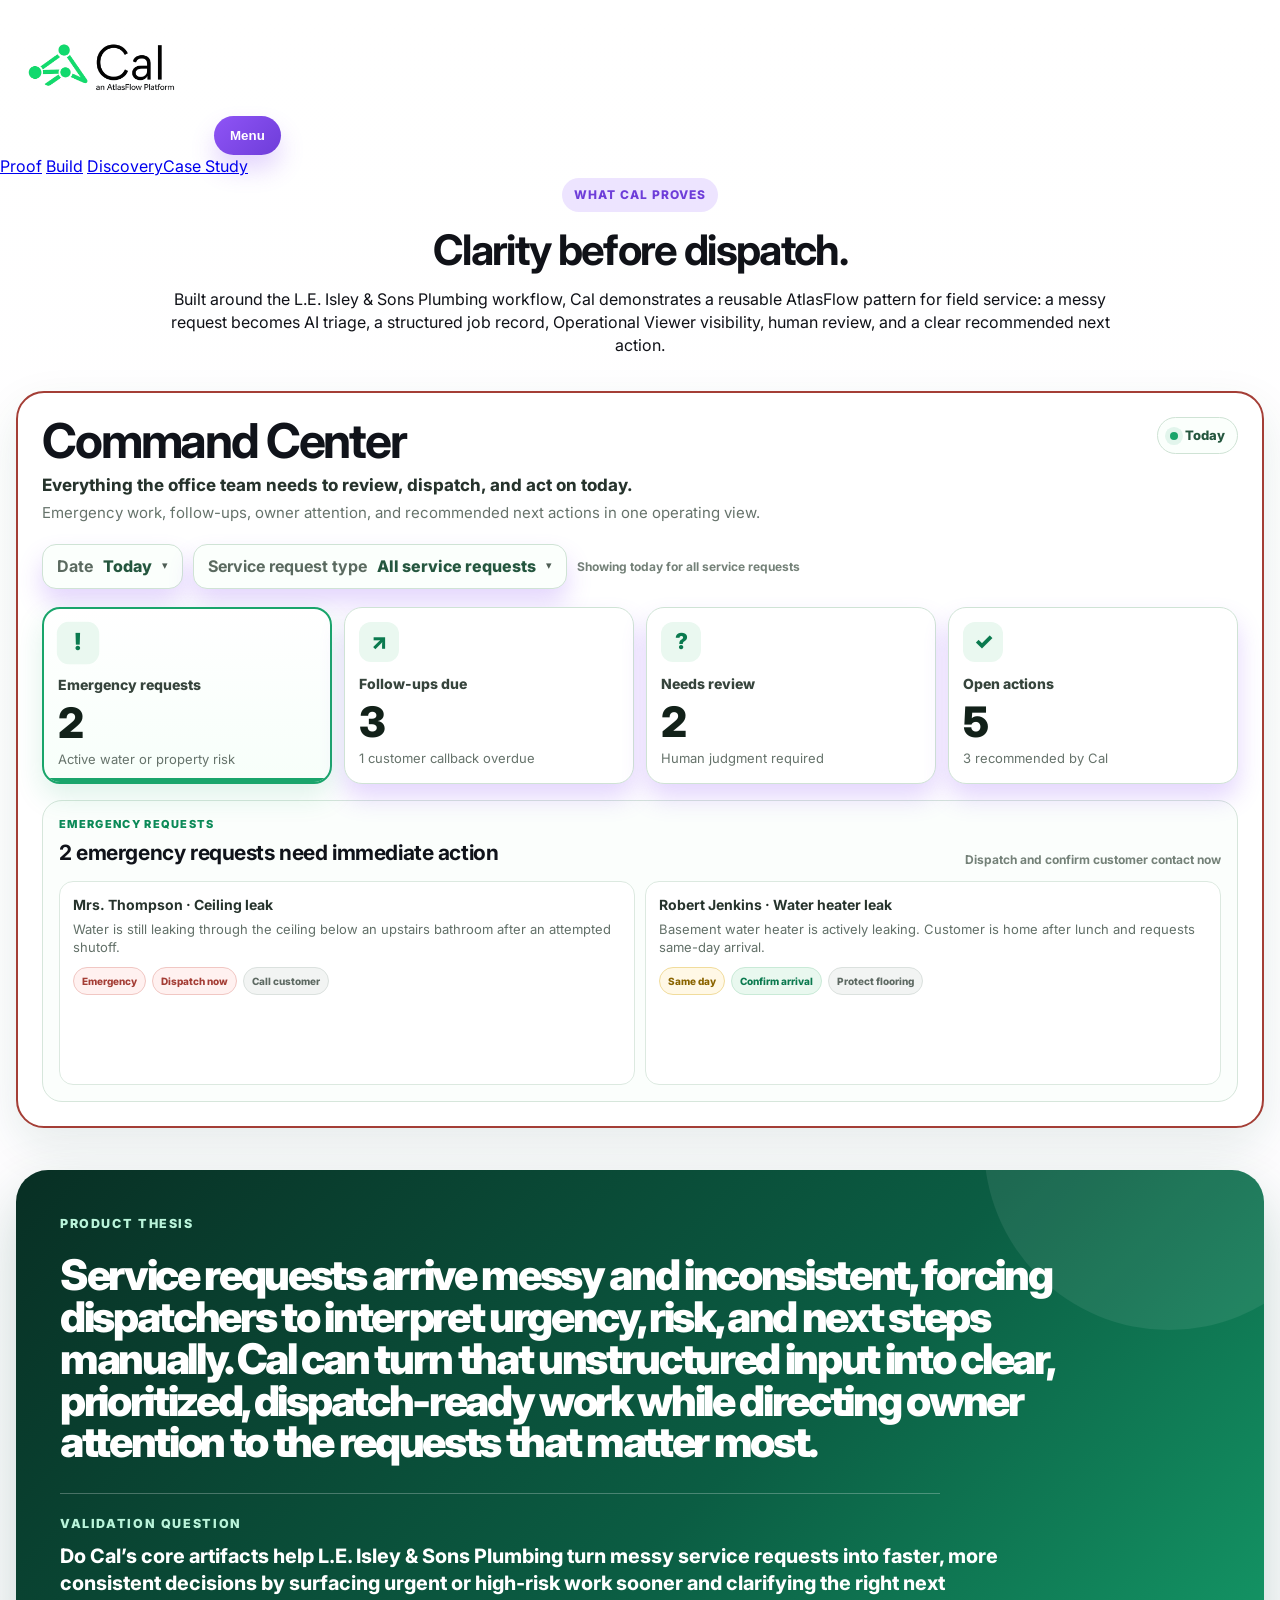
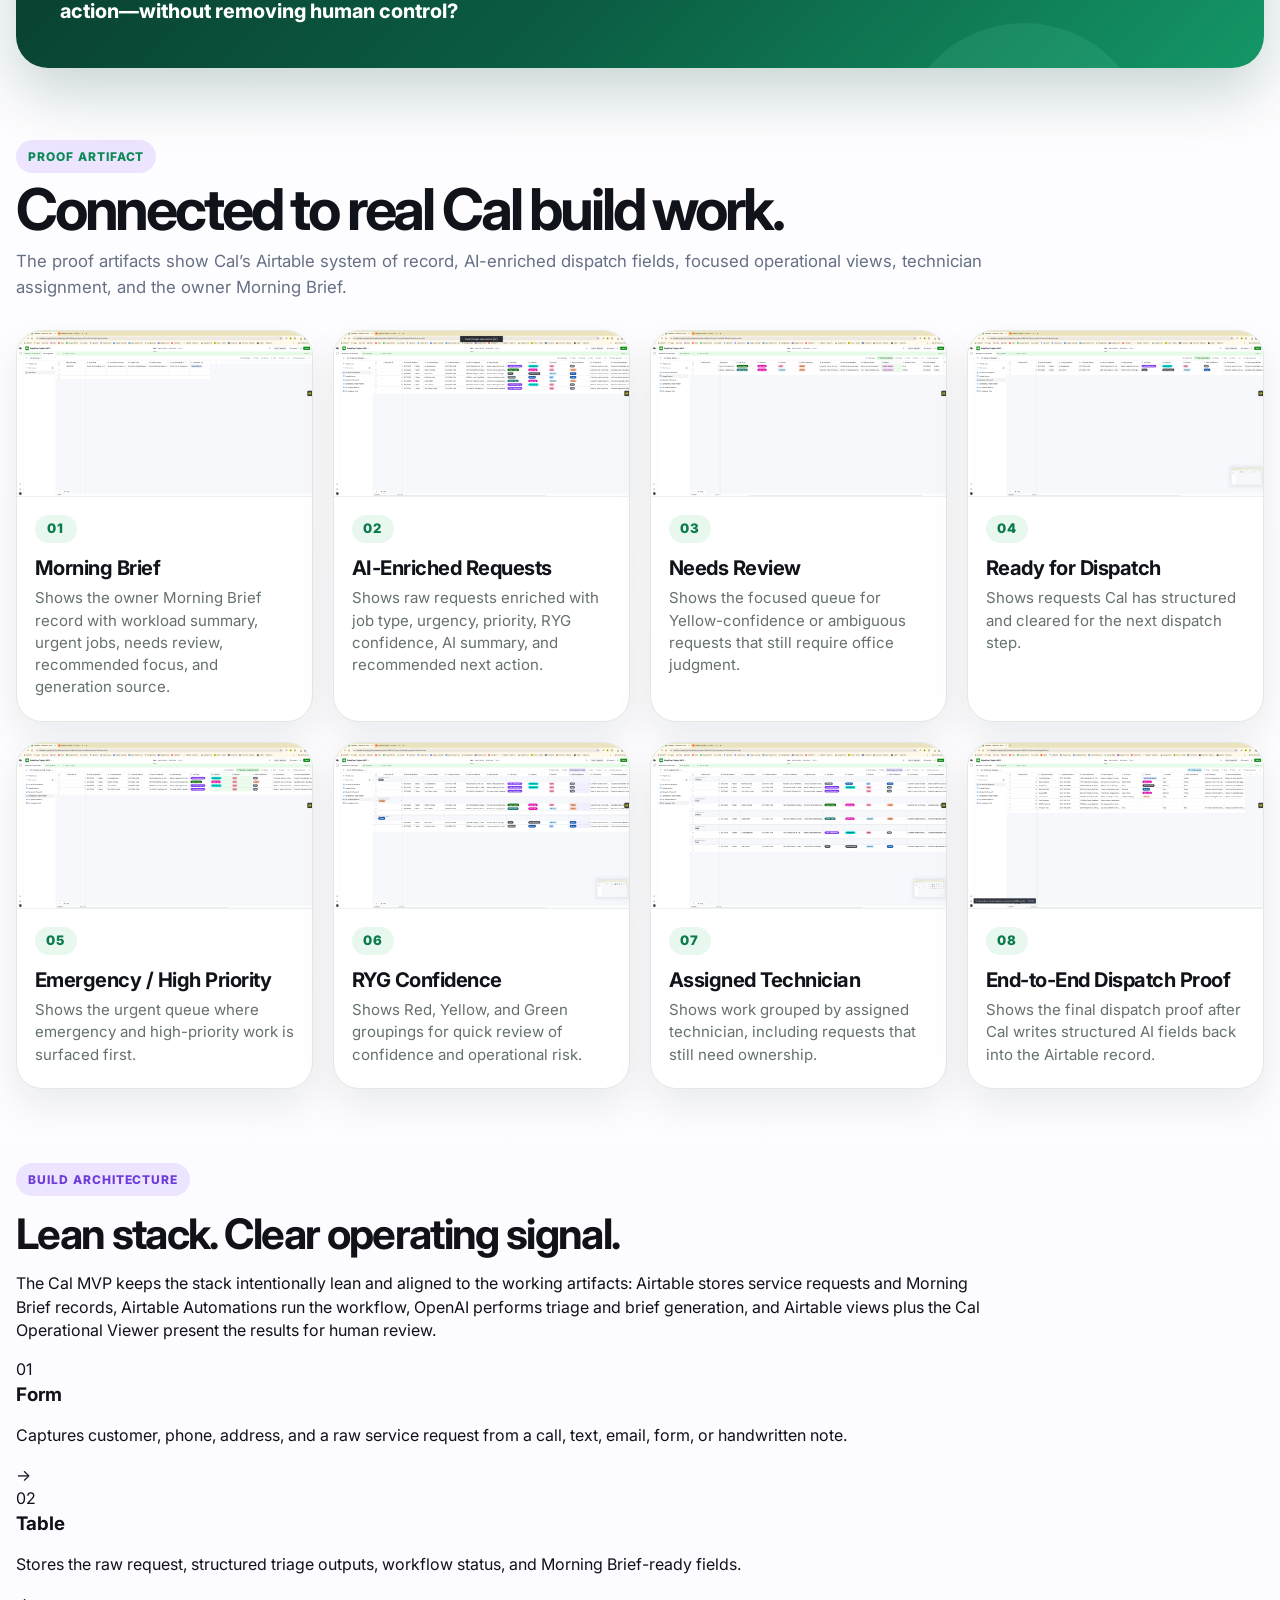
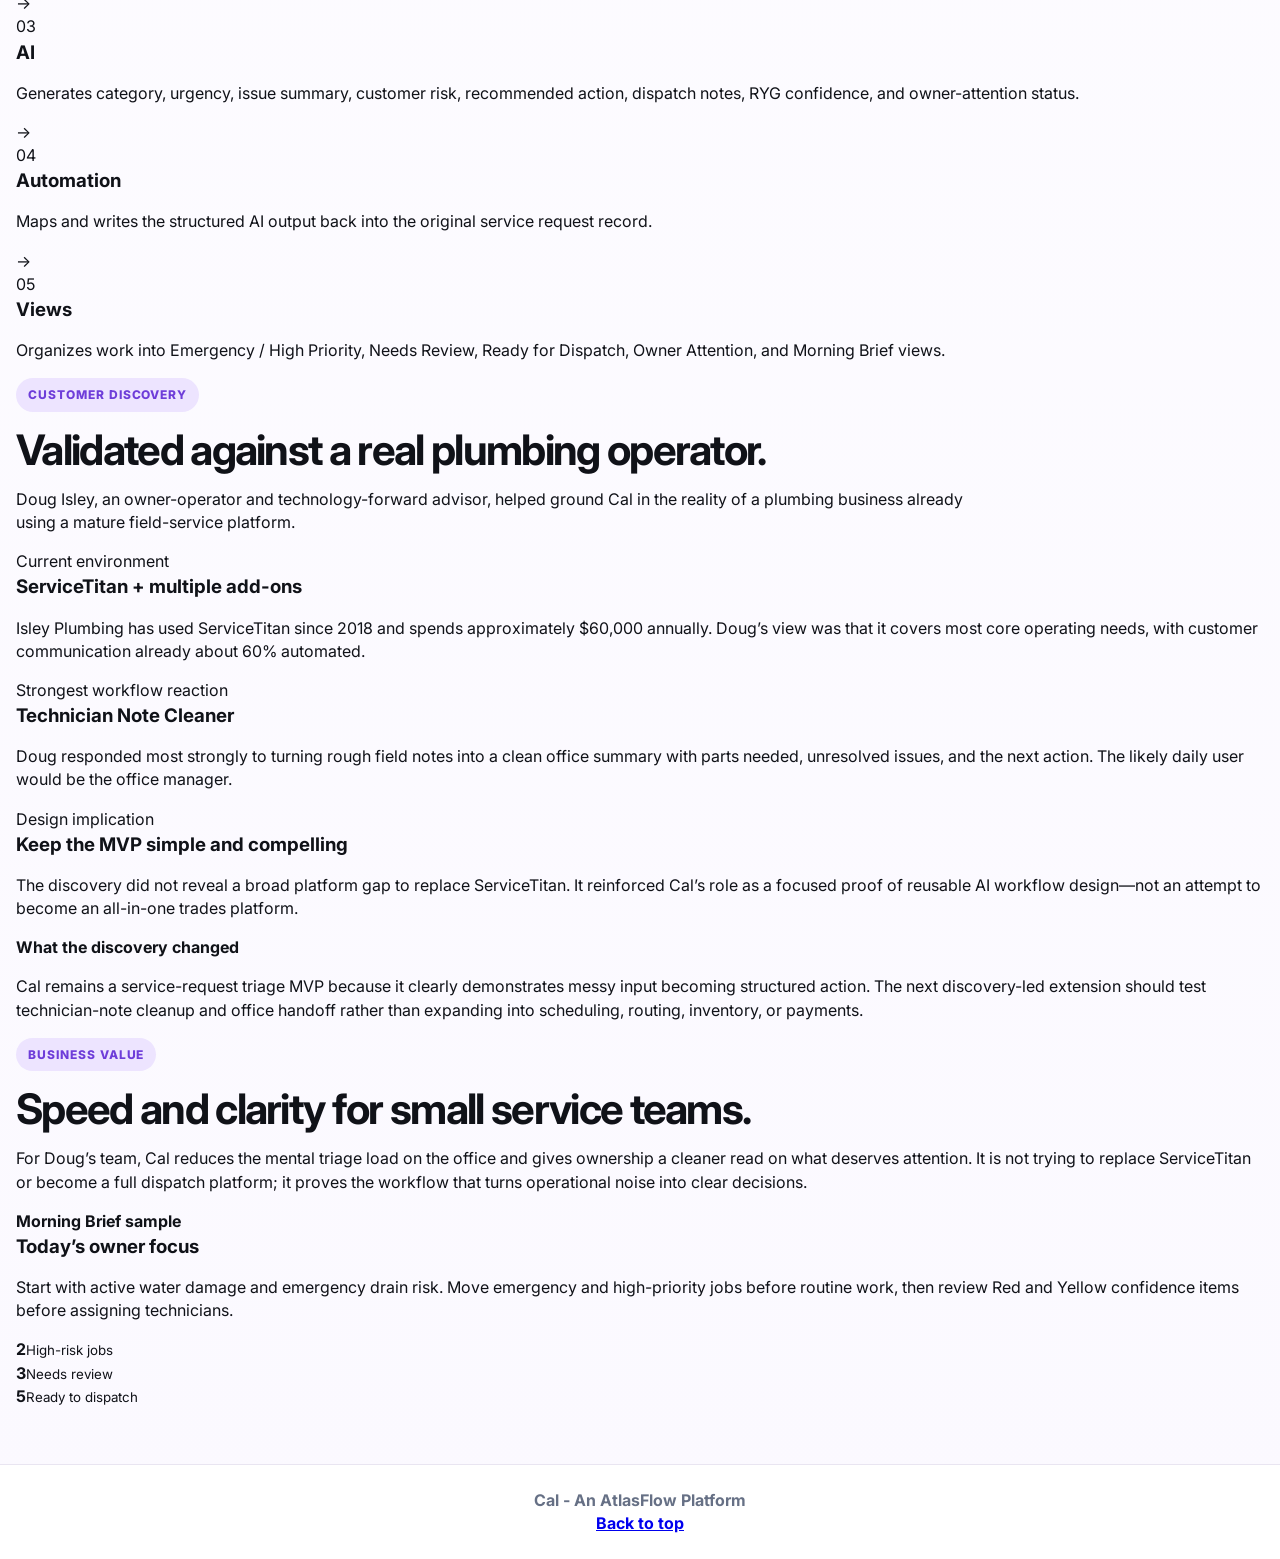
==== index.html @ ab2361a4 "Add files via upload" ====
<!DOCTYPE html>

<html lang="en">
<head>
<meta charset="utf-8"/>
<meta content="width=device-width, initial-scale=1" name="viewport"/>
<title>Cal — Doug Isley Validation Case Study | AtlasFlow</title>
<meta content="Cal is an AtlasFlow field-service workflow validated with Doug Isley, turning messy plumbing requests into prioritized, dispatch-ready work." name="description"/>
<link href="https://fonts.googleapis.com" rel="preconnect"/>
<link crossorigin="" href="https://fonts.gstatic.com" rel="preconnect"/>
<link href="https://fonts.googleapis.com/css2?family=Inter:wght@400;500;600;700;800&amp;display=swap" rel="stylesheet"/>
<link href="styles.css" rel="stylesheet"/>

<style>
    /* Embedded Cal logo header update */
    .brand.brand-image {
      display: inline-flex !important;
      align-items: center !important;
      padding: 0 !important;
      background: transparent !important;
      border: 0 !important;
      box-shadow: none !important;
      min-width: 0 !important;
    }

    .brand-logo {
      display: block !important;
      width: 210px !important;
      height: auto !important;
      max-width: 100% !important;
      object-fit: contain !important;
    }

    @media (max-width: 640px) {
      .brand-logo {
        width: 180px !important;
      }
    }
  </style>
<style>
/* Shared page width tightening */
main{padding:0 16px 56px}
.section-pad{max-width:1380px;margin-left:auto;margin-right:auto}
.section-pad.slim{max-width:1380px}
.section-heading{max-width:980px;margin-left:auto;margin-right:auto;text-align:center}
#build .section-heading, #discovery .section-heading, #case-study .section-heading{margin-left:0;margin-right:0;text-align:left}
.build-section, .discovery-section, #case-study{max-width:1380px;margin-left:auto;margin-right:auto}
</style>

<style>
/* Interactive Cal Command Center */
.cal-cc-figure{width:100%;max-width:1380px!important;margin:34px auto 0!important}
.cal-cc-figure>figcaption{display:flex;flex-direction:column;gap:4px;margin-top:14px;color:var(--muted,#66736b)}
.cal-cc{--cc-green:#19a56b;--cc-green-dark:#0b7a4f;--cc-green-soft:#eaf8f0;--cc-line:#d6e6db;--cc-muted:#66736b;--cc-ink:#10131a;--cc-red:#a43e36;--cc-yellow:#8a6400;border:2px solid var(--cc-red);border-radius:28px;padding:24px;background:#fff;box-shadow:0 18px 46px rgba(20,80,55,.10);color:var(--cc-ink);font-family:Inter,Arial,Helvetica,sans-serif}
.cal-cc *{box-sizing:border-box}.cal-cc button{font:inherit}
.cal-cc-header{display:flex;justify-content:space-between;align-items:flex-start;gap:20px}.cal-cc-header h3{font-size:clamp(32px,4vw,48px);line-height:1;letter-spacing:-.045em;margin:0 0 8px}.cal-cc-lead{font-size:17px;font-weight:750;color:#26332c;margin:0 0 4px}.cal-cc-small{font-size:15px;line-height:1.45;color:var(--cc-muted);margin:0}.cal-cc-live{display:inline-flex;align-items:center;gap:7px;border:1px solid #cfe3d5;border-radius:999px;padding:8px 12px;color:#24563e;background:#fbfffc;font-size:13px;font-weight:800;white-space:nowrap}.cal-cc-live i{width:8px;height:8px;border-radius:50%;background:var(--cc-green);box-shadow:0 0 0 5px rgba(25,165,107,.11)}
.cal-cc-filters{display:flex;gap:10px;flex-wrap:wrap;margin:20px 0 18px}.cal-cc-filter{position:relative}.cal-cc-filter-btn{appearance:none;border:1px solid #cfe3d5;border-radius:14px;padding:10px 14px;background:#fbfffc;color:#24563e;font-size:13px;font-weight:800;display:inline-flex;align-items:center;gap:10px;cursor:pointer;min-height:40px;transition:border-color .18s ease,box-shadow .18s ease,transform .18s ease}.cal-cc-filter-btn:hover{border-color:#b8dcc6;transform:translateY(-1px)}.cal-cc-filter-btn:focus-visible{outline:3px solid rgba(25,165,107,.3);outline-offset:2px}.cal-cc-filter-btn.open{border-color:var(--cc-green);box-shadow:0 8px 18px rgba(20,80,55,.10)}.cal-cc-filter-label{font-weight:700;color:#5b6a60}.cal-cc-filter-value{font-weight:800;color:#24563e}.cal-cc-caret{font-size:11px;color:#4e5d54}.cal-cc-menu{position:absolute;top:calc(100% + 8px);left:0;min-width:230px;background:#fff;border:1px solid #d6e6db;border-radius:16px;padding:8px;box-shadow:0 18px 36px rgba(20,80,55,.12);display:none;z-index:20}.cal-cc-filter.open .cal-cc-menu{display:block;animation:calMenuIn .18s ease}.cal-cc-option{appearance:none;width:100%;border:0;background:transparent;border-radius:12px;padding:10px 12px;text-align:left;display:flex;justify-content:space-between;align-items:center;gap:10px;font-size:13px;color:#294637;cursor:pointer}.cal-cc-option:hover,.cal-cc-option:focus-visible{background:#f3fbf6;outline:none}.cal-cc-option.active{background:#eaf8f0;color:#0b7a4f;font-weight:800}.cal-cc-option small{color:#708078;font-size:11px;font-weight:700}.cal-cc-status-note{font-size:12px;color:#748178;font-weight:700;align-self:center}@keyframes calMenuIn{from{opacity:0;transform:translateY(-4px)}to{opacity:1;transform:translateY(0)}}
.cal-cc-cards{display:grid;grid-template-columns:repeat(4,minmax(0,1fr));gap:12px;margin-bottom:16px}.cal-cc-card{appearance:none;border:1px solid #cfe3d5;border-radius:18px;padding:14px;min-height:166px;background:#fff;text-align:left;cursor:pointer;position:relative;overflow:hidden;display:flex;flex-direction:column;align-items:flex-start;transition:transform .22s ease,box-shadow .22s ease,border-color .22s ease,background-color .22s ease;animation:calCardEnter .55s ease both}.cal-cc-card:nth-child(2){animation-delay:.08s}.cal-cc-card:nth-child(3){animation-delay:.16s}.cal-cc-card:nth-child(4){animation-delay:.24s}.cal-cc-card:hover{transform:translateY(-4px);box-shadow:0 11px 25px rgba(20,80,55,.11);border-color:#b8dcc6}.cal-cc-card:focus-visible{outline:3px solid rgba(25,165,107,.3);outline-offset:3px}.cal-cc-card.active{border:2px solid var(--cc-green);box-shadow:0 12px 28px rgba(25,165,107,.15);background:linear-gradient(180deg,#fff 0%,#f7fffa 100%)}.cal-cc-card.active:after{content:"";position:absolute;left:0;right:0;bottom:0;height:4px;background:var(--cc-green);animation:calBarGrow .25s ease}.cal-cc-icon{width:40px;height:40px;border-radius:12px;display:grid;place-items:center;background:var(--cc-green-soft);color:var(--cc-green-dark);font-size:22px;font-weight:850;margin-bottom:12px;transition:transform .22s ease}.cal-cc-card:hover .cal-cc-icon,.cal-cc-card.active .cal-cc-icon{transform:scale(1.07)}.cal-cc-label{font-size:14px;font-weight:800;color:#36443c;margin-bottom:7px}.cal-cc-num{font-size:42px;line-height:1;font-weight:850;color:#122119;margin-bottom:7px}.cal-cc-desc{font-size:13px;line-height:1.32;color:var(--cc-muted)}
.cal-cc-queue{border:1px solid var(--cc-line);border-radius:20px;padding:16px;background:#fbfefc}.cal-cc-qtop{display:flex;justify-content:space-between;align-items:flex-end;gap:16px;margin-bottom:12px}.cal-cc-eyebrow{display:block;font-size:11px;letter-spacing:.12em;text-transform:uppercase;color:#0b8a58;font-weight:850;margin-bottom:5px}.cal-cc-qtop h4{font-size:21px;letter-spacing:-.02em;margin:0}.cal-cc-hint{font-size:12px;color:#748178;font-weight:700}.cal-cc-items{display:grid;grid-template-columns:1fr 1fr;gap:10px;min-height:204px}.cal-cc-item{border:1px solid #dce9e0;border-radius:14px;padding:13px;background:#fff;animation:calItemIn .28s ease both}.cal-cc-item h5{font-size:14px;margin:0 0 6px;color:#26332c}.cal-cc-item p{font-size:13px;line-height:1.38;color:#627068;margin:0 0 10px}.cal-cc-tags{display:flex;gap:6px;flex-wrap:wrap}.cal-cc-tag{font-size:10px;font-weight:800;border-radius:999px;padding:6px 8px;background:#e9f8ef;color:var(--cc-green-dark);border:1px solid #c9ead7}.cal-cc-tag.red{background:#fff1f0;color:var(--cc-red);border-color:#f1c7c3}.cal-cc-tag.yellow{background:#fff8e6;color:var(--cc-yellow);border-color:#f1dc9c}.cal-cc-tag.gray{background:#f2f4f3;color:#5e6a63;border-color:#dbe1de}.cal-cc-queue.switching .cal-cc-item{animation:calFadeDown .15s ease both}
@keyframes calCardEnter{from{opacity:0;transform:translateY(14px)}to{opacity:1;transform:translateY(0)}}@keyframes calItemIn{from{opacity:0;transform:translateY(8px)}to{opacity:1;transform:translateY(0)}}@keyframes calFadeDown{from{opacity:1;transform:translateY(0)}to{opacity:0;transform:translateY(8px)}}@keyframes calBarGrow{from{transform:scaleX(.2);transform-origin:left}to{transform:scaleX(1);transform-origin:left}}
@media(max-width:980px){.cal-cc-cards{grid-template-columns:repeat(2,minmax(0,1fr))}.cal-cc-items{grid-template-columns:1fr}.cal-cc-qtop{align-items:flex-start;flex-direction:column}}@media(max-width:620px){.cal-cc{padding:16px}.cal-cc-header{flex-direction:column}.cal-cc-cards{grid-template-columns:1fr}.cal-cc-card{min-height:145px}}
@media(prefers-reduced-motion:reduce){.cal-cc-card,.cal-cc-item,.cal-cc-card.active:after{animation:none!important;transition:none!important}}
</style>
<style>
/* Cal product thesis — presentation panel */
.cal-thesis-panel{
  position:relative;
  overflow:hidden;
  margin:42px auto 0;
  max-width:1380px;
  padding:48px 44px 42px;
  border-radius:32px;
  background:linear-gradient(135deg,#082f24 0%,#0b5d43 58%,#149766 100%);
  box-shadow:0 24px 60px rgba(7,72,50,.22);
  color:#fff;
  isolation:isolate;
  font-family:Inter,Arial,Helvetica,sans-serif;
}
.cal-thesis-content{position:relative;z-index:2;max-width:1040px}
.cal-thesis-kicker,.cal-thesis-validation p{
  margin:0;
  color:#b9f4da;
  font-size:.78rem;
  line-height:1;
  font-weight:850;
  letter-spacing:.13em;
  text-transform:uppercase;
}
.cal-thesis-panel h2{
  max-width:1030px;
  margin:24px 0 30px;
  color:#fff;
  font-size:clamp(1.725rem,3.3vw,3.2625rem);
  line-height:.99;
  letter-spacing:-.055em;
  font-weight:850;
}
.cal-thesis-rule{height:1px;background:rgba(255,255,255,.26);max-width:880px;margin:0 0 24px}
.cal-thesis-validation{max-width:940px}
.cal-thesis-validation strong{
  display:block;
  margin-top:12px;
  color:#fff;
  font-size:clamp(1rem,1.55vw,1.32rem);
  line-height:1.4;
  font-weight:750;
}
.cal-thesis-orb{position:absolute;border-radius:50%;z-index:1;pointer-events:none}
.cal-thesis-orb-one{width:370px;height:370px;right:-90px;top:-210px;background:rgba(255,255,255,.08)}
.cal-thesis-orb-two{width:250px;height:250px;right:115px;bottom:-205px;background:rgba(148,255,205,.09)}
@media(max-width:760px){
  .cal-thesis-panel{padding:34px 26px 30px;border-radius:24px}
  .cal-thesis-panel h2{font-size:clamp(1.5rem,6.75vw,2.325rem);margin-top:20px}
}
</style>

<style>
/* Cal proof artifact gallery */
.proof-artifacts-section{padding-top:72px;padding-bottom:74px}
.cal-proof-heading{max-width:1080px;margin:0 0 30px;text-align:left}
.cal-proof-heading .eyebrow{margin-bottom:8px;color:#0b8a58}
.cal-proof-heading h2{margin:0 0 10px;font-size:clamp(2.2rem,4.5vw,4.35rem);line-height:.98;letter-spacing:-.055em;color:#10131a}
.cal-proof-heading>p:last-child{max-width:980px;margin:0;color:#667085;font-size:1.05rem;line-height:1.55}
.cal-proof-grid{display:grid;grid-template-columns:repeat(4,minmax(0,1fr));gap:20px}
.cal-proof-card{overflow:hidden;border:1px solid #e3e8e5;border-radius:26px;background:#fff;box-shadow:0 16px 38px rgba(18,57,42,.08);animation-delay:var(--proof-delay);transition:transform .22s ease,box-shadow .22s ease,border-color .22s ease}
.cal-proof-card:hover{transform:translateY(-4px);border-color:#bcdcca;box-shadow:0 22px 46px rgba(18,57,42,.13)}
.cal-proof-image-wrap{aspect-ratio:16/9;overflow:hidden;background:#eef3f0;border-bottom:1px solid #edf1ee}
.cal-proof-image-wrap img{display:block;width:100%;height:100%;object-fit:cover;object-position:top left;transition:transform .35s ease}
.cal-proof-card:hover .cal-proof-image-wrap img{transform:scale(1.018)}
.cal-proof-card-body{padding:18px 18px 22px}
.cal-proof-number{display:inline-flex;align-items:center;justify-content:center;min-width:42px;height:28px;padding:0 10px;border-radius:999px;background:#e9f8ef;color:#0b7a4f;font-size:.82rem;font-weight:850;letter-spacing:.08em}
.cal-proof-card h3{margin:14px 0 8px;color:#10131a;font-size:1.26rem;line-height:1.12;letter-spacing:-.025em}
.cal-proof-card p{margin:0;color:#65716a;font-size:.94rem;line-height:1.48}
@media(max-width:1120px){.cal-proof-grid{grid-template-columns:repeat(2,minmax(0,1fr))}}
@media(max-width:640px){.proof-artifacts-section{padding-top:48px;padding-bottom:52px}.cal-proof-grid{grid-template-columns:1fr}.cal-proof-heading h2{font-size:clamp(2rem,10vw,3.2rem)}.cal-proof-card-body{padding:16px 16px 20px}}
</style>
</head>
<body>
<header class="site-header" id="top">
<nav aria-label="Primary navigation" class="nav-wrap">
<a aria-label="Cal home" class="brand brand-image" href="/">
<img alt="Cal - An AtlasFlow Platform" class="brand-logo" src="[data-uri]"/>
</a>
<button aria-controls="nav-links" aria-expanded="false" class="nav-toggle" type="button">Menu</button>
<div class="nav-links" id="nav-links">
<a href="#proof">Proof</a>
<a href="#build">Build</a>
<a href="#discovery">Discovery</a><a href="#case-study">Case Study</a>
</div>
</nav>
</header>
<main>
<section aria-label="Product framing" class="section-pad slim">
<div class="section-heading reveal">
<p class="eyebrow">What Cal proves</p>
<h2>Clarity before dispatch.</h2>
<p>Built around the L.E. Isley &amp; Sons Plumbing workflow, Cal demonstrates a reusable AtlasFlow pattern for field service: a messy request becomes AI triage, a structured job record, Operational Viewer visibility, human review, and a clear recommended next action.</p>
</div><figure aria-label="Interactive Cal Command Center" class="command-center-preview cal-cc-figure reveal">
<div class="cal-cc" id="calCommandCenter">
<div class="cal-cc-header">
<div>
<h3>Command Center</h3>
<p class="cal-cc-lead">Everything the office team needs to review, dispatch, and act on today.</p>
<p class="cal-cc-small">Emergency work, follow-ups, owner attention, and recommended next actions in one operating view.</p>
</div>
<span class="cal-cc-live"><i></i> Today</span>
</div>
<div aria-label="Current filters" class="cal-cc-filters">
<div class="cal-cc-filter" data-filter="date">
<button aria-expanded="false" aria-haspopup="true" class="cal-cc-filter-btn" id="calDateBtn" type="button">
<span class="cal-cc-filter-label">Date</span>
<span class="cal-cc-filter-value" id="calDateValue">Today</span>
<span aria-hidden="true" class="cal-cc-caret">▾</span>
</button>
<div aria-label="Date options" class="cal-cc-menu" id="calDateMenu" role="menu">
<button class="cal-cc-option active" data-filter-type="date" data-value="today" role="menuitemradio" type="button"><span>Today</span><small>Current day view</small></button>
<button class="cal-cc-option" data-filter-type="date" data-value="week" role="menuitemradio" type="button"><span>This week</span><small>Jul 6–12, 2026</small></button>
<button class="cal-cc-option" data-filter-type="date" data-value="next7" role="menuitemradio" type="button"><span>Next 7 days</span><small>Forward-looking queue</small></button>
</div>
</div>
<div class="cal-cc-filter" data-filter="type">
<button aria-expanded="false" aria-haspopup="true" class="cal-cc-filter-btn" id="calTypeBtn" type="button">
<span class="cal-cc-filter-label">Service request type</span>
<span class="cal-cc-filter-value" id="calTypeValue">All service requests</span>
<span aria-hidden="true" class="cal-cc-caret">▾</span>
</button>
<div aria-label="Service request type options" class="cal-cc-menu" id="calTypeMenu" role="menu">
<button class="cal-cc-option active" data-filter-type="type" data-value="all" role="menuitemradio" type="button"><span>All service requests</span><small>Full queue</small></button>
<button class="cal-cc-option" data-filter-type="type" data-value="emergency" role="menuitemradio" type="button"><span>Emergency &amp; urgent</span><small>Risk-heavy work</small></button>
<button class="cal-cc-option" data-filter-type="type" data-value="followups" role="menuitemradio" type="button"><span>Follow-ups &amp; callbacks</span><small>Communication-heavy work</small></button>
</div>
</div>
<div class="cal-cc-status-note" id="calFilterSummary">Showing today across all service requests</div>
</div>
<div aria-label="Cal work categories" class="cal-cc-cards" role="tablist">
<button aria-controls="cal-detail-items" aria-selected="true" class="cal-cc-card active" data-key="emergency" id="cal-tab-emergency" role="tab" type="button">
<span class="cal-cc-icon">!</span><span class="cal-cc-label">Emergency requests</span><strong class="cal-cc-num" data-count="2">2</strong><span class="cal-cc-desc">Active water or property risk</span>
</button>
<button aria-controls="cal-detail-items" aria-selected="false" class="cal-cc-card" data-key="followups" id="cal-tab-followups" role="tab" type="button">
<span class="cal-cc-icon">↗</span><span class="cal-cc-label">Follow-ups due</span><strong class="cal-cc-num" data-count="3">3</strong><span class="cal-cc-desc">1 customer callback overdue</span>
</button>
<button aria-controls="cal-detail-items" aria-selected="false" class="cal-cc-card" data-key="review" id="cal-tab-review" role="tab" type="button">
<span class="cal-cc-icon">?</span><span class="cal-cc-label">Needs review</span><strong class="cal-cc-num" data-count="2">2</strong><span class="cal-cc-desc">Human judgment required</span>
</button>
<button aria-controls="cal-detail-items" aria-selected="false" class="cal-cc-card" data-key="actions" id="cal-tab-actions" role="tab" type="button">
<span class="cal-cc-icon">✓</span><span class="cal-cc-label">Open actions</span><strong class="cal-cc-num" data-count="5">5</strong><span class="cal-cc-desc">3 recommended by Cal</span>
</button>
</div>
<section aria-live="polite" class="cal-cc-queue" id="calDetailQueue">
<div class="cal-cc-qtop">
<div><span class="cal-cc-eyebrow" id="calQueueEyebrow">Emergency requests</span><h4 id="calQueueTitle">2 emergency requests need immediate action</h4></div>
<span class="cal-cc-hint" id="calQueueHint">Select any top card to change this view</span>
</div>
<div aria-labelledby="cal-tab-emergency" class="cal-cc-items" id="cal-detail-items" role="tabpanel"></div>
</section>
</div>
</figure>
<section aria-labelledby="cal-thesis-title" class="cal-thesis-panel reveal">
<div aria-hidden="true" class="cal-thesis-orb cal-thesis-orb-one"></div>
<div aria-hidden="true" class="cal-thesis-orb cal-thesis-orb-two"></div>
<div class="cal-thesis-content">
<p class="cal-thesis-kicker">Product thesis</p>
<h2 id="cal-thesis-title">Service requests arrive messy and inconsistent, forcing dispatchers to interpret urgency, risk, and next steps manually. Cal can turn that unstructured input into clear, prioritized, dispatch-ready work while directing owner attention to the requests that matter most.</h2>
<div class="cal-thesis-rule"></div>
<div class="cal-thesis-validation">
<p>Validation question</p>
<strong>Do Cal’s core artifacts help L.E. Isley &amp; Sons Plumbing turn messy service requests into faster, more consistent decisions by surfacing urgent or high-risk work sooner and clarifying the right next action—without removing human control?</strong>
</div>
</div>
</section>
</section>
<section class="section-pad proof-artifacts-section" id="proof">
<div class="cal-proof-heading reveal">
<p class="eyebrow">Proof artifact</p>
<h2>Connected to real Cal build work.</h2>
<p>The proof artifacts show Cal’s Airtable system of record, AI-enriched dispatch fields, focused operational views, technician assignment, and the owner Morning Brief.</p>
</div>
<div class="cal-proof-grid">
<article class="cal-proof-card reveal" style="--proof-delay:0.00s">
<div class="cal-proof-image-wrap"><img alt="Morning Brief Airtable proof artifact" src="[data-uri]" loading="lazy"/></div>
<div class="cal-proof-card-body">
<span class="cal-proof-number">01</span>
<h3>Morning Brief</h3>
<p>Shows the owner Morning Brief record with workload summary, urgent jobs, needs review, recommended focus, and generation source.</p>
</div>
</article><article class="cal-proof-card reveal" style="--proof-delay:0.04s">
<div class="cal-proof-image-wrap"><img alt="AI-Enriched Requests Airtable proof artifact" src="[data-uri]" loading="lazy"/></div>
<div class="cal-proof-card-body">
<span class="cal-proof-number">02</span>
<h3>AI-Enriched Requests</h3>
<p>Shows raw requests enriched with job type, urgency, priority, RYG confidence, AI summary, and recommended next action.</p>
</div>
</article><article class="cal-proof-card reveal" style="--proof-delay:0.08s">
<div class="cal-proof-image-wrap"><img alt="Needs Review Airtable proof artifact" src="[data-uri]" loading="lazy"/></div>
<div class="cal-proof-card-body">
<span class="cal-proof-number">03</span>
<h3>Needs Review</h3>
<p>Shows the focused queue for Yellow-confidence or ambiguous requests that still require office judgment.</p>
</div>
</article><article class="cal-proof-card reveal" style="--proof-delay:0.12s">
<div class="cal-proof-image-wrap"><img alt="Ready for Dispatch Airtable proof artifact" src="[data-uri]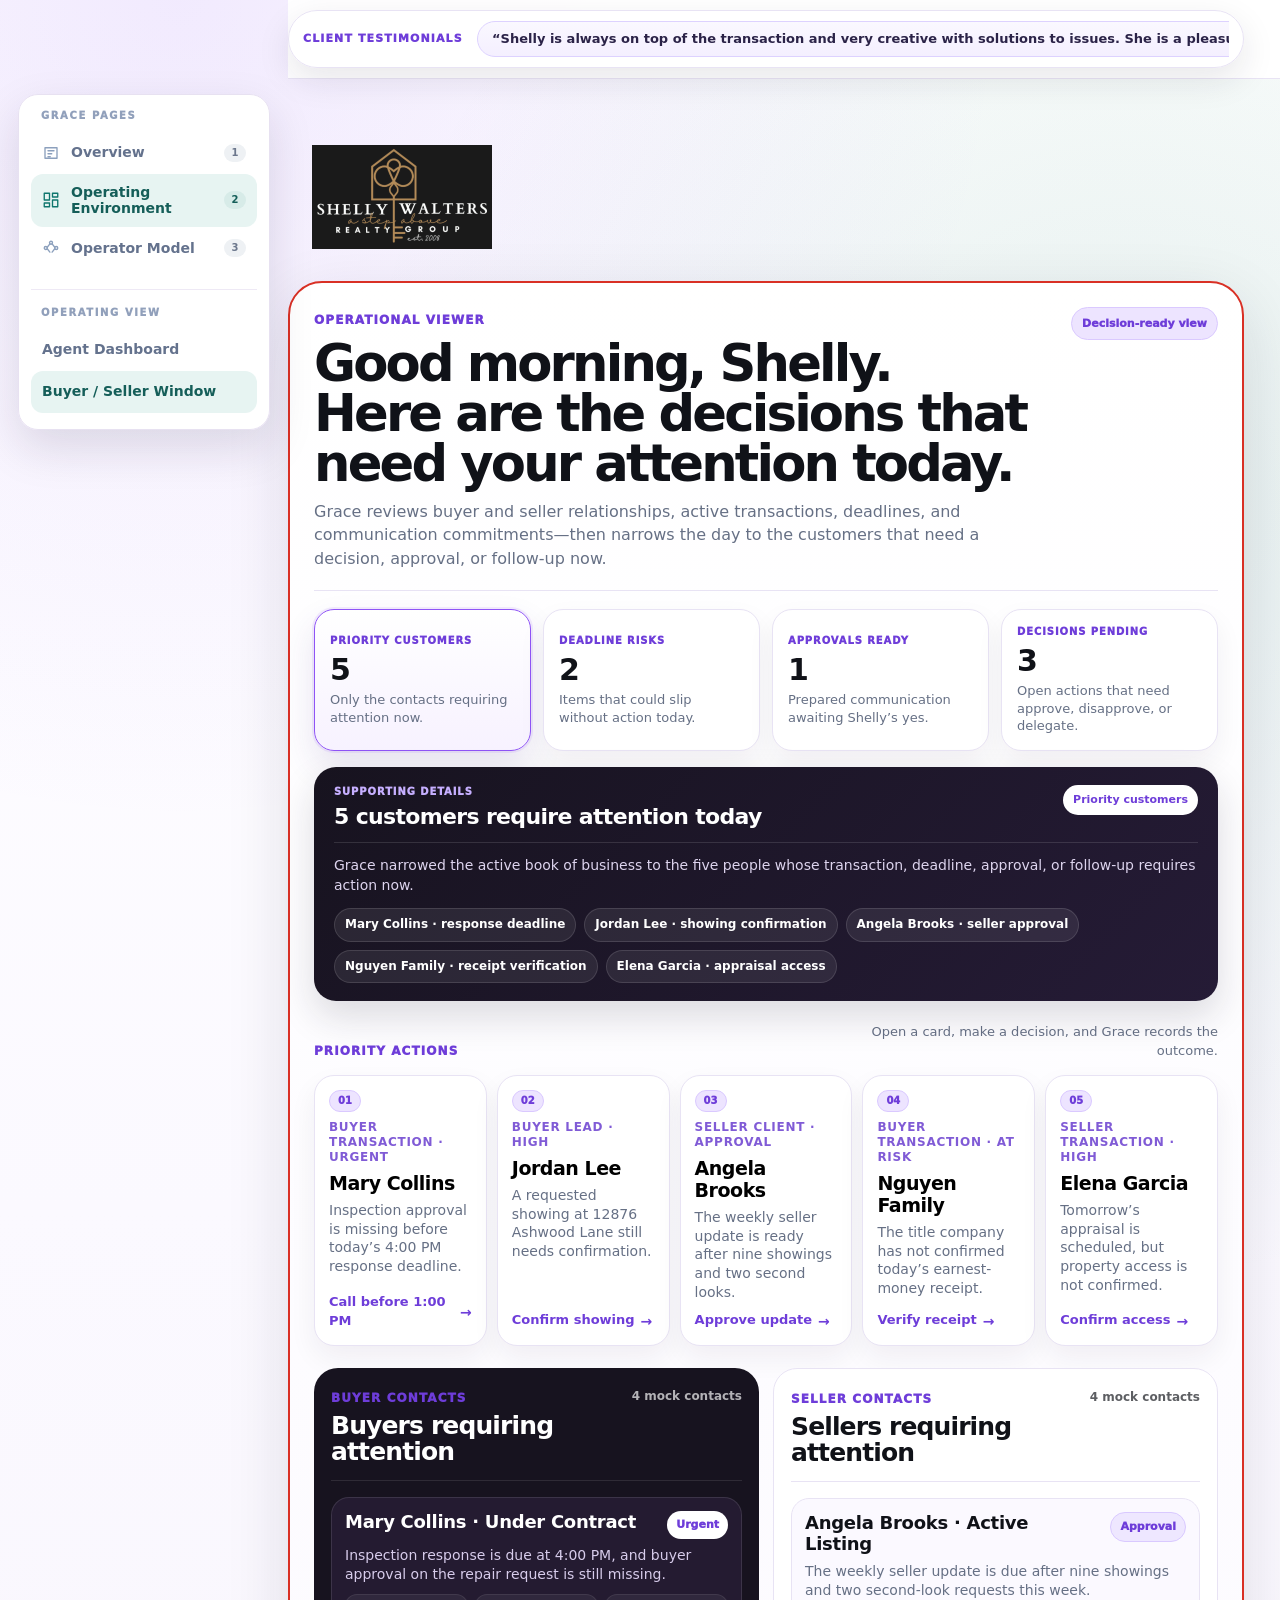
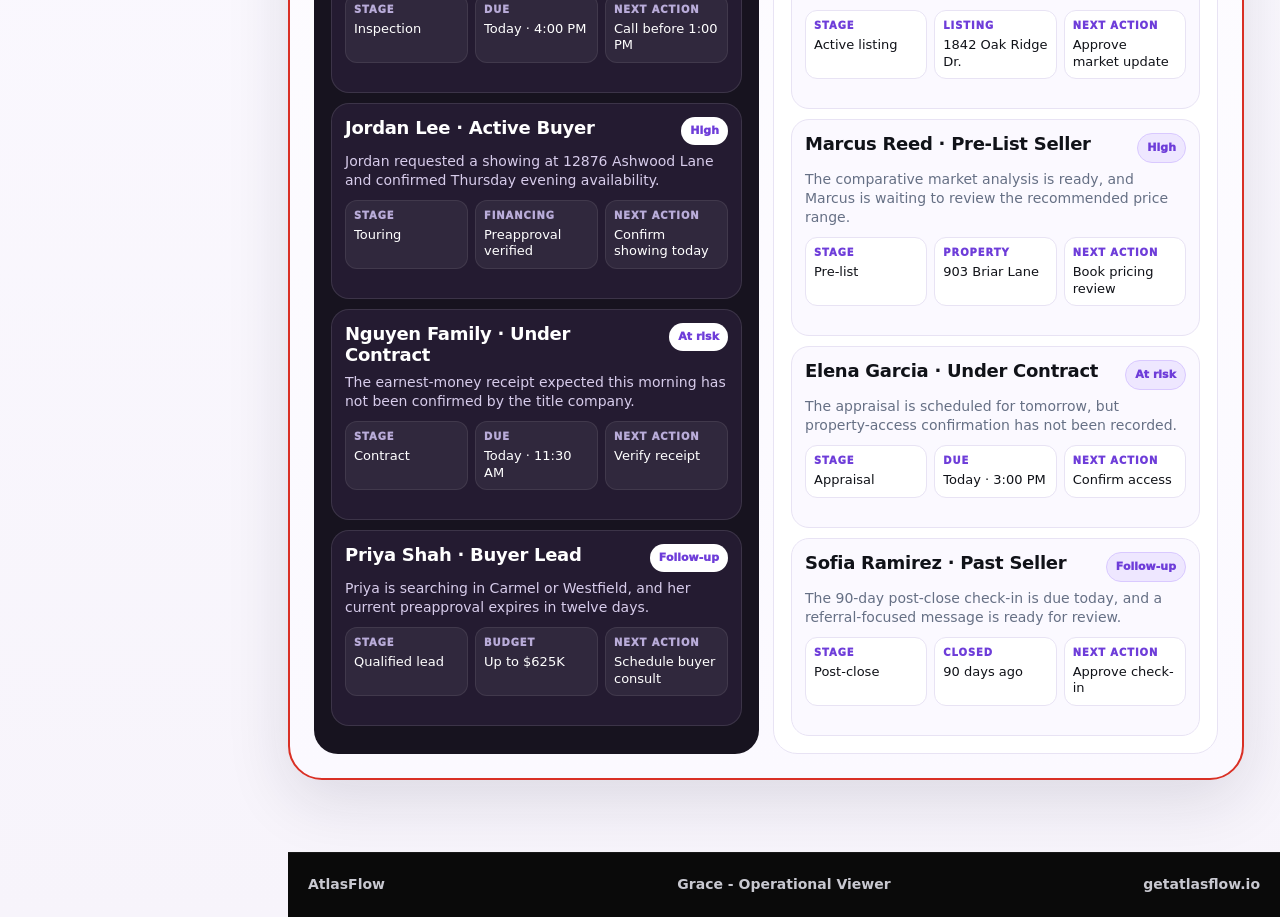
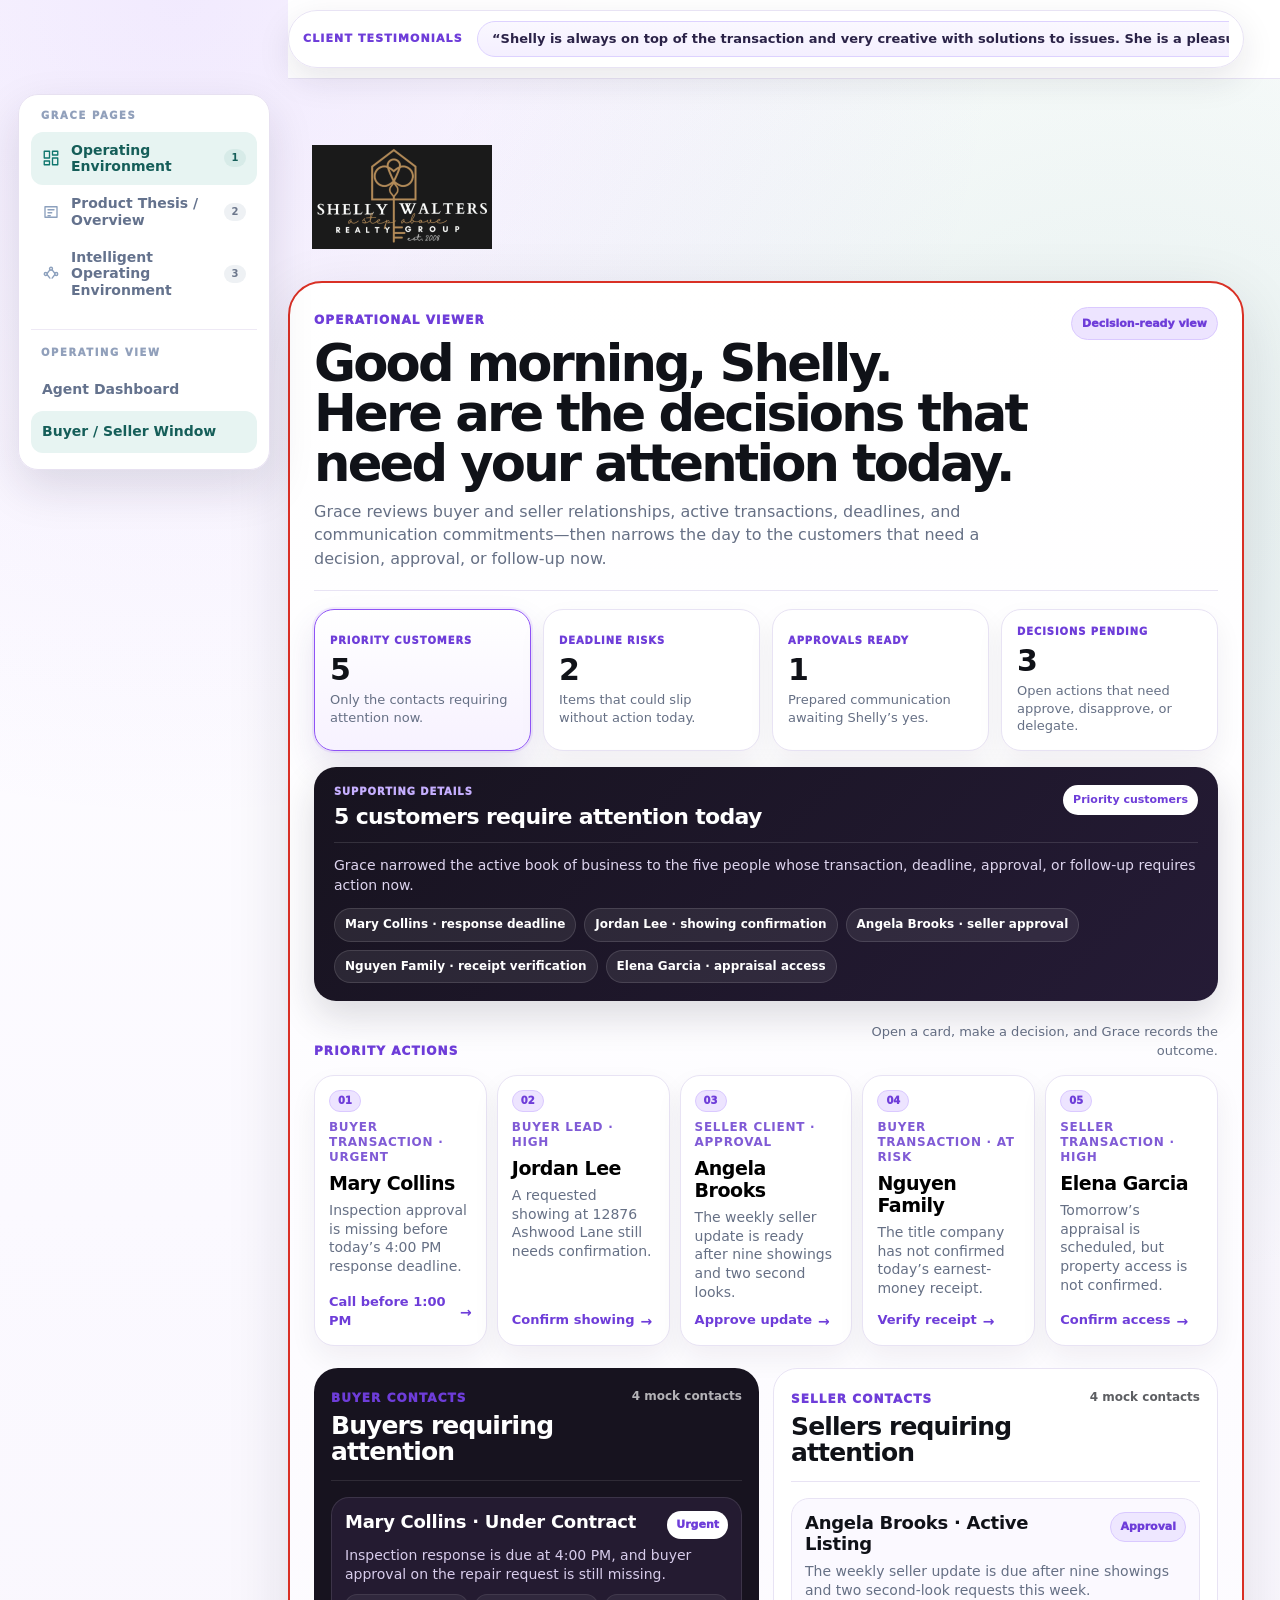
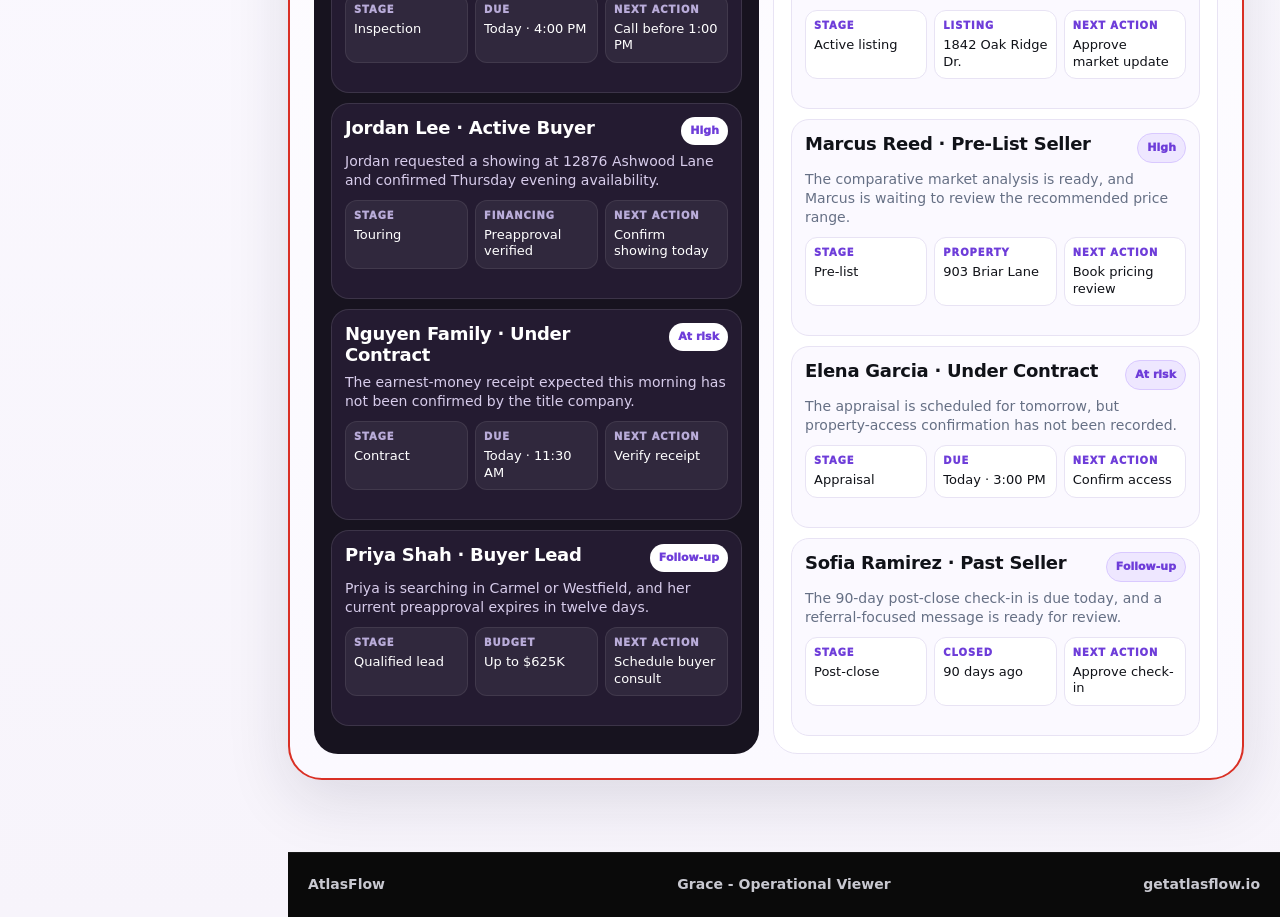
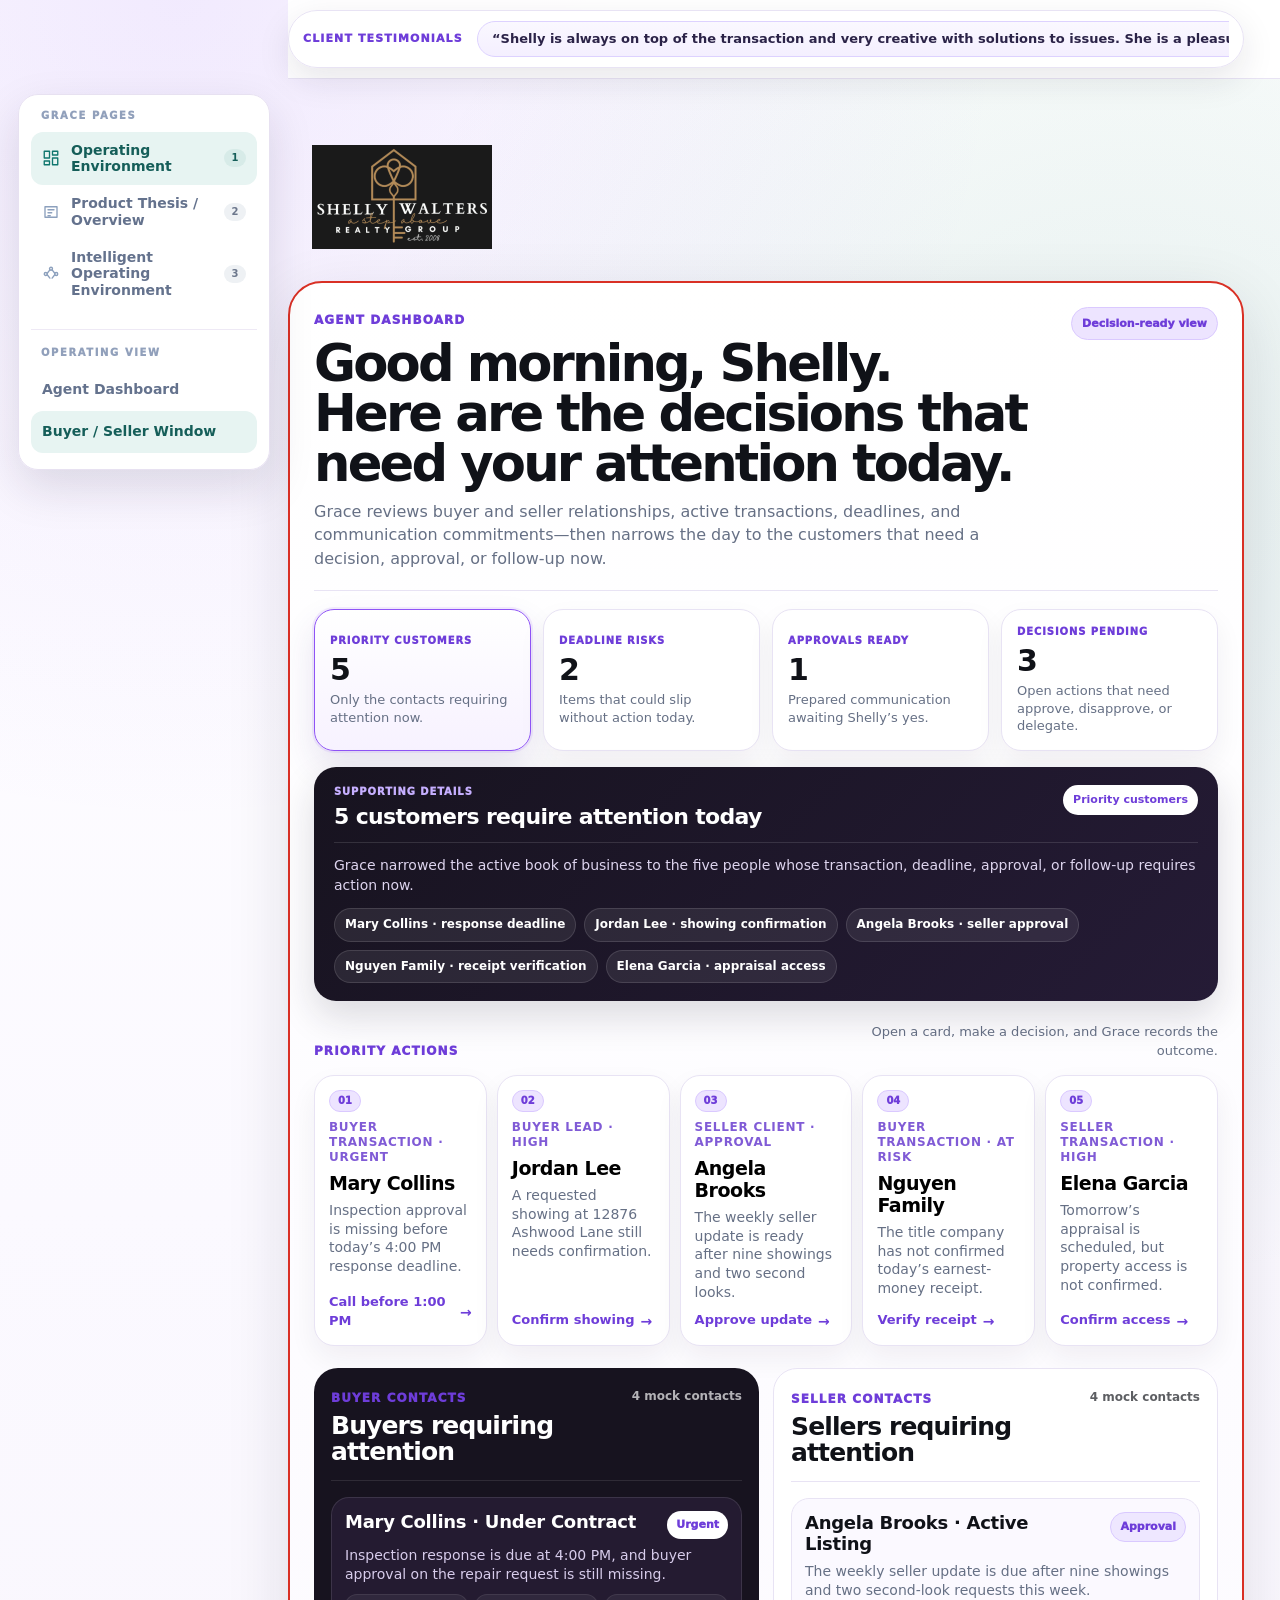
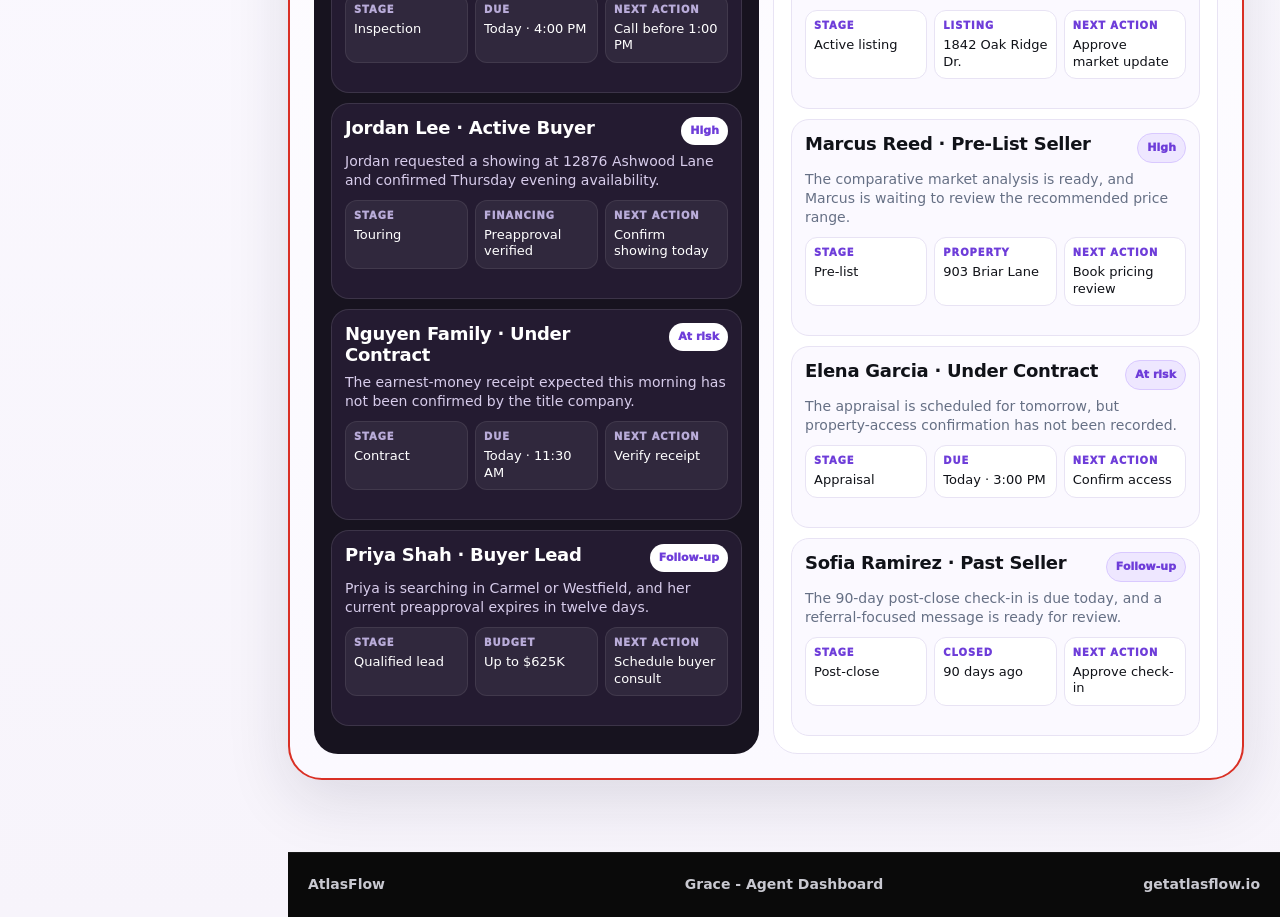
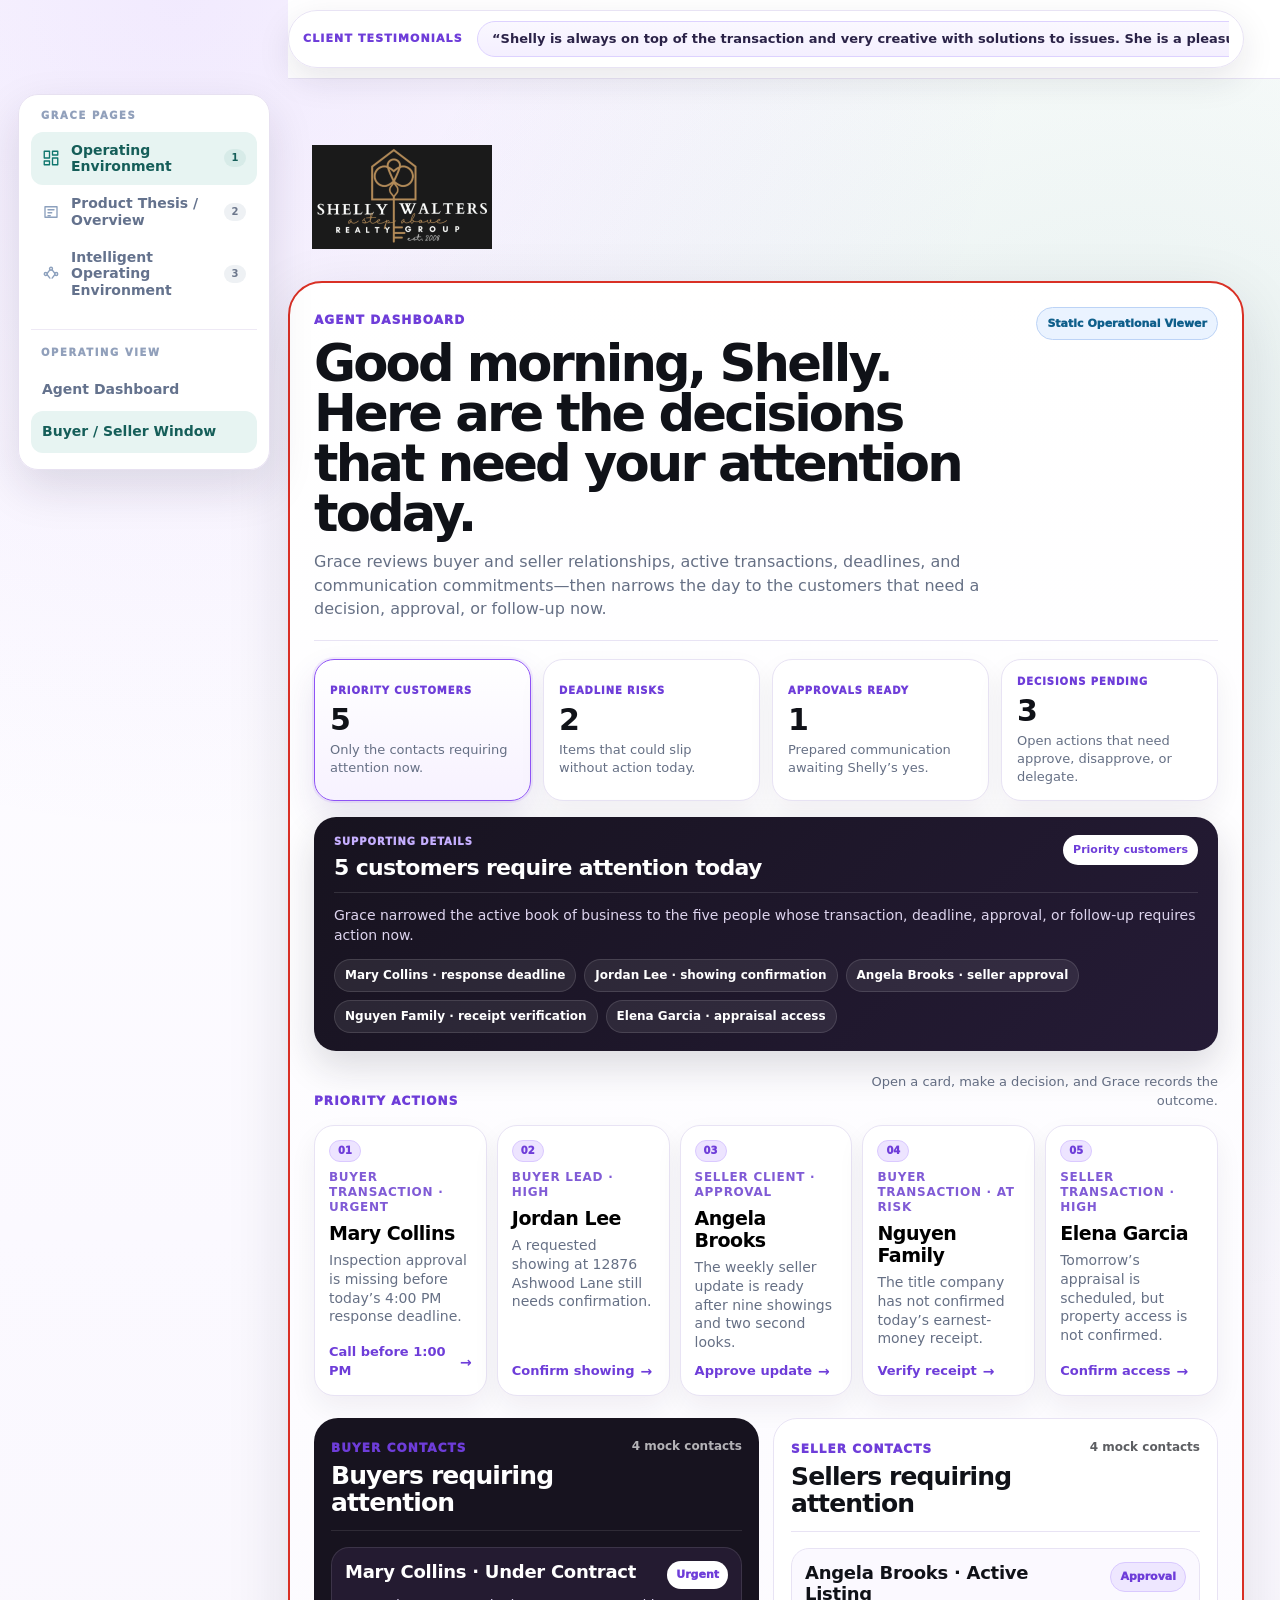
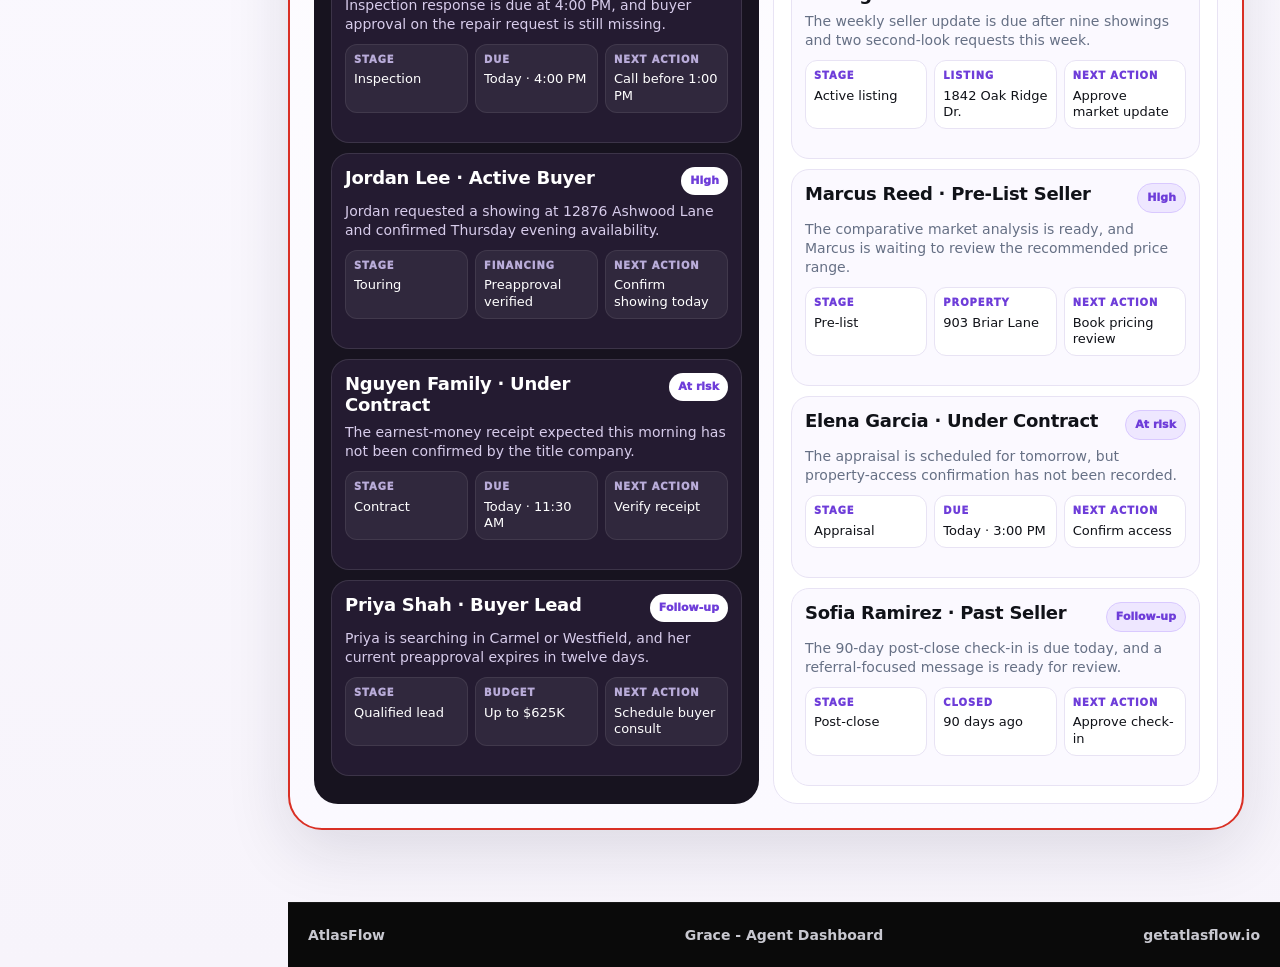
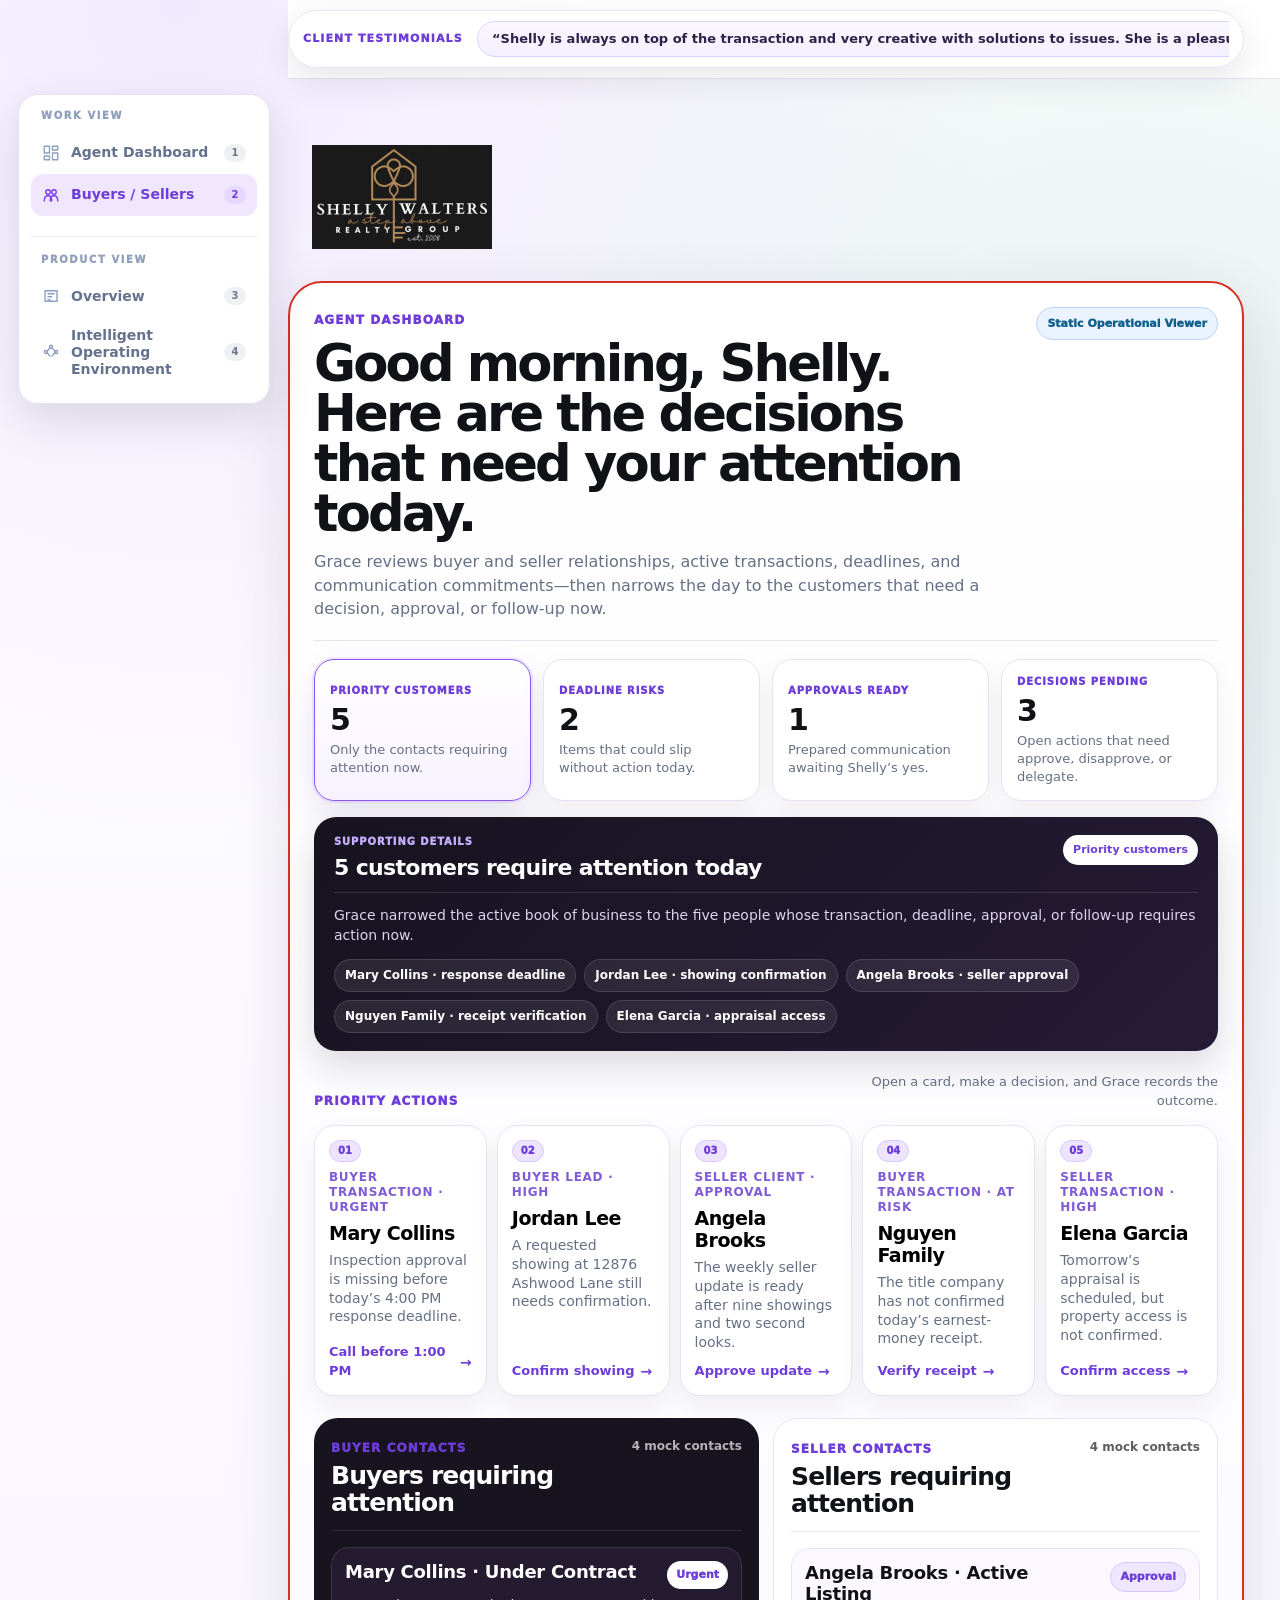
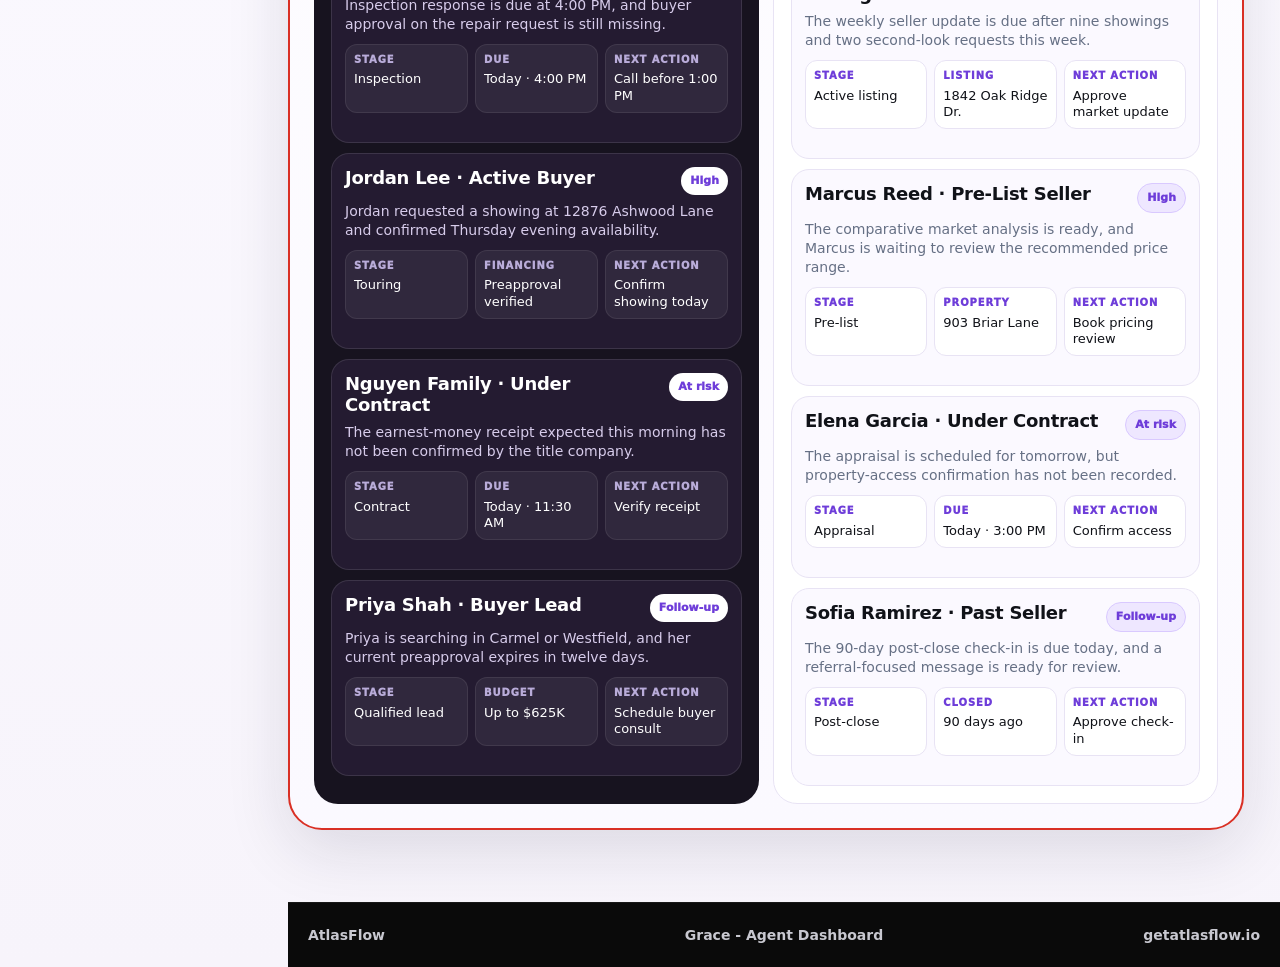
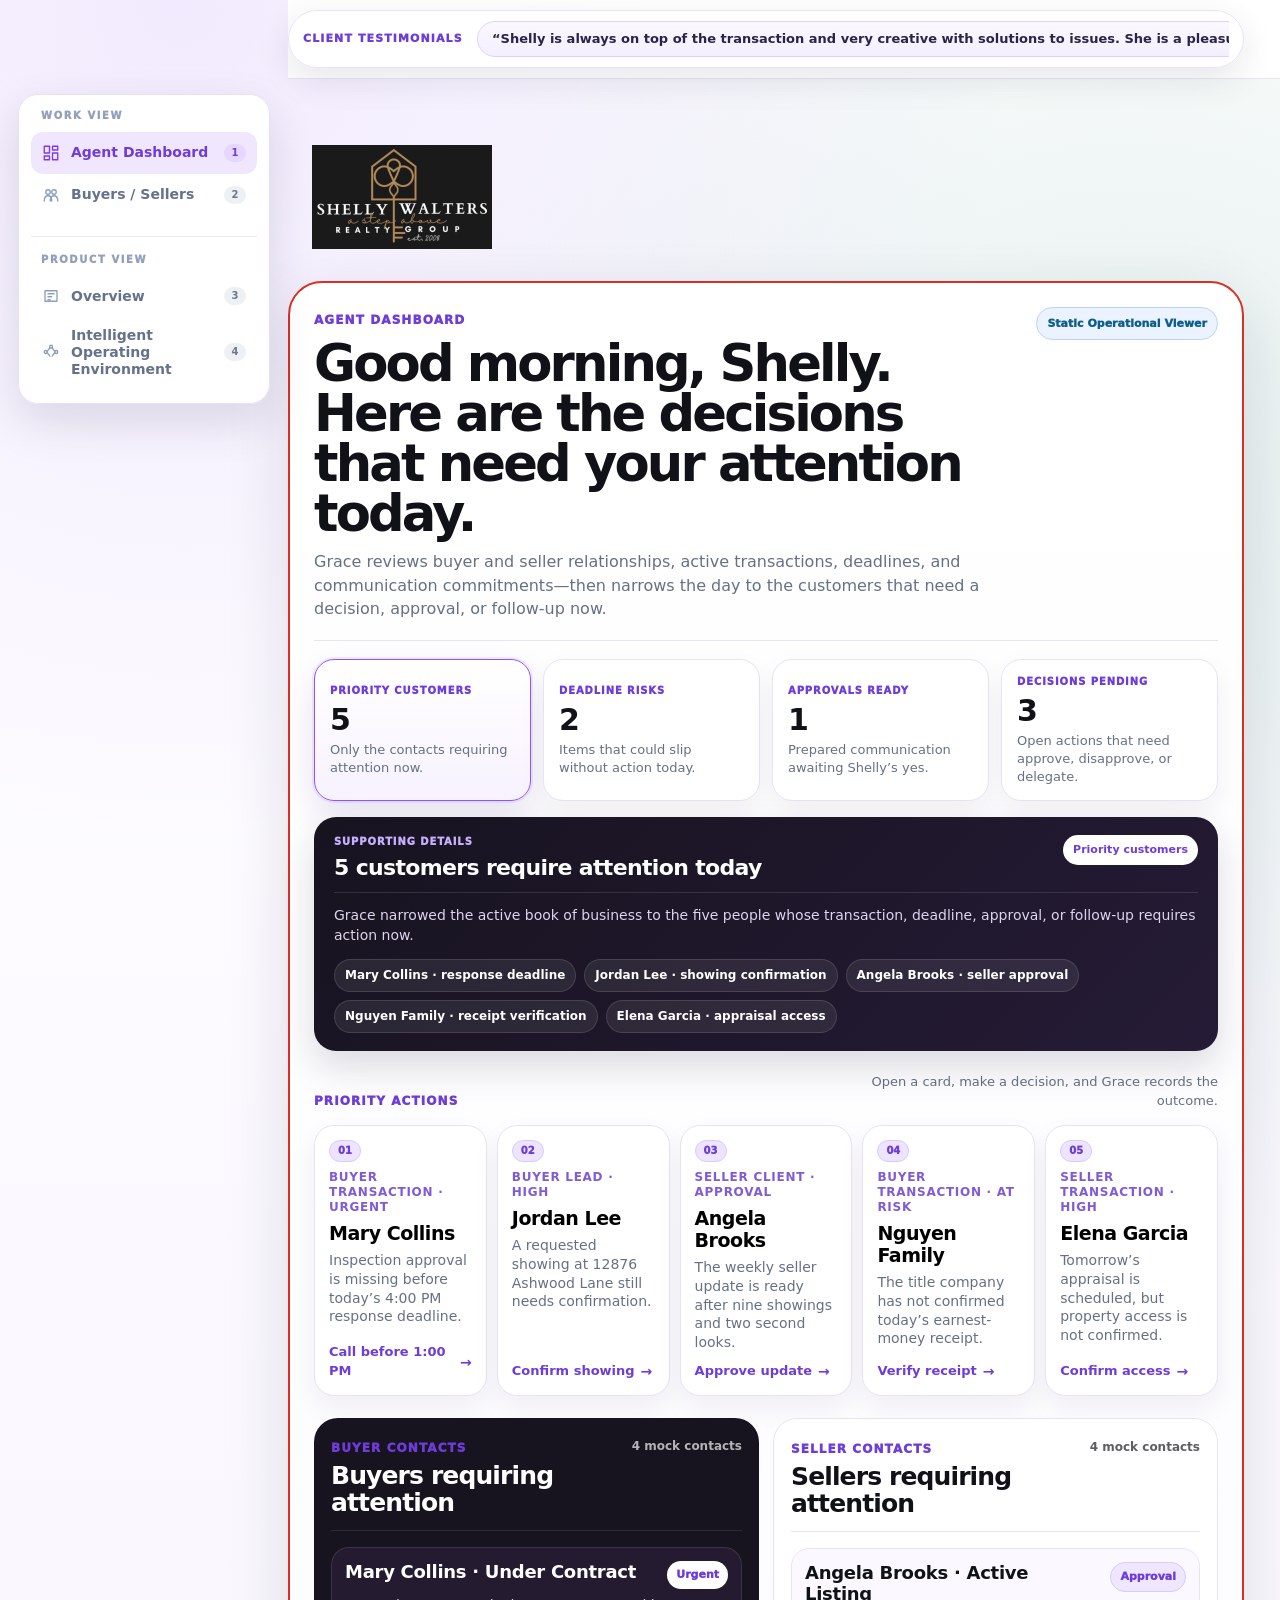
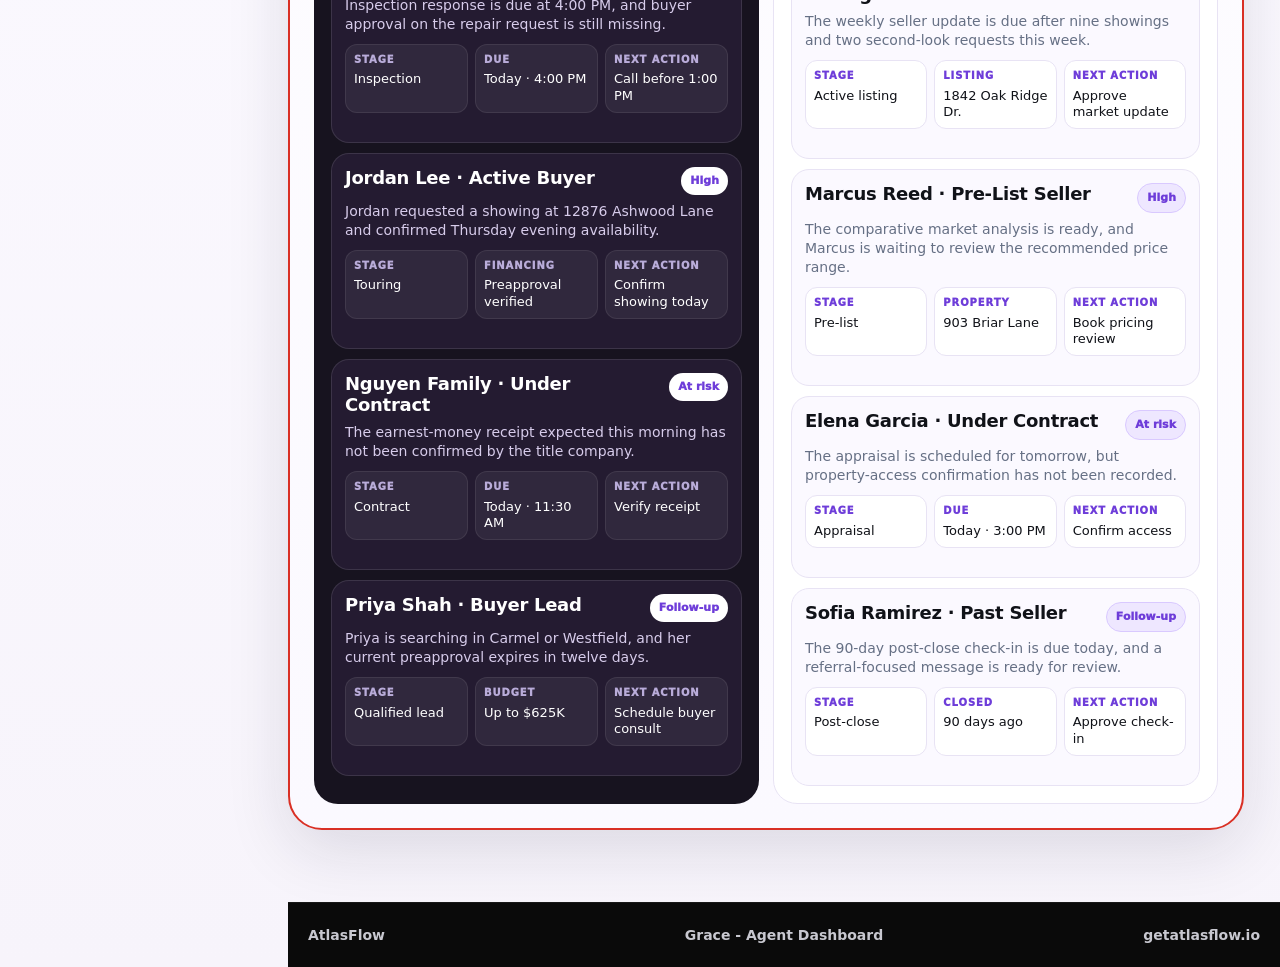
